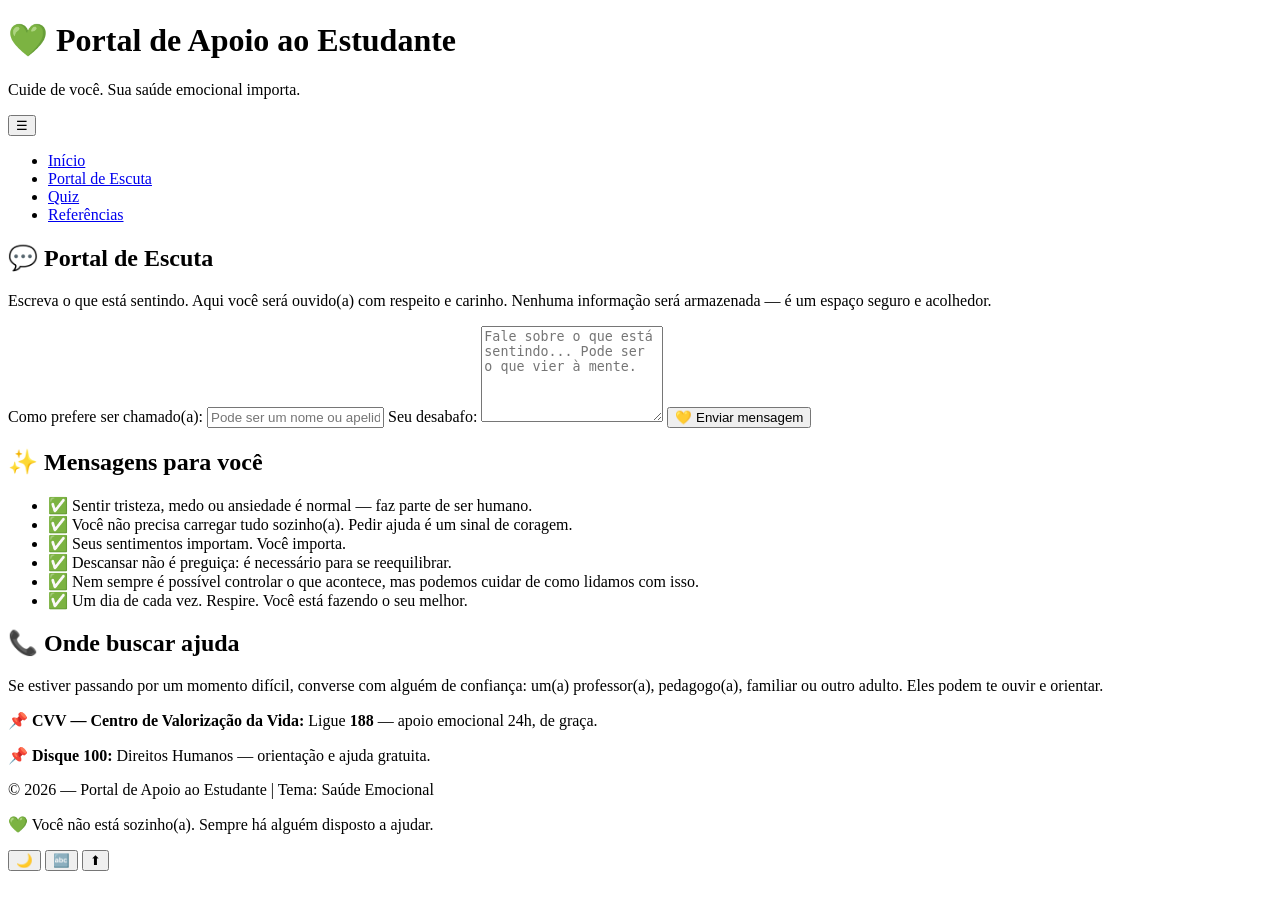
==== escuta.html @ 425e5f10 "Criar escuta.html" ====
<!DOCTYPE html>
<html lang="pt-BR">
<head>
    <meta charset="UTF-8">
    <meta name="viewport" content="width=device-width, initial-scale=1.0">
    <title>Portal de Escuta | Saúde Emocional</title>
    <link rel="stylesheet" href="css/style.css">
</head>
<body>

    <header>
        <div class="logo">
            <h1>💚 Portal de Apoio ao Estudante</h1>
            <p>Cuide de você. Sua saúde emocional importa.</p>
        </div>
        <nav class="menu-navegacao" id="menuPrincipal">
            <button class="btn-menu" id="btnMenu">☰</button>
            <ul id="listaMenu">
                <li><a href="index.html">Início</a></li>
                <li><a href="escuta.html" class="ativo">Portal de Escuta</a></li>
                <li><a href="quiz.html">Quiz</a></li>
                <li><a href="referencias.html">Referências</a></li>
            </ul>
        </nav>
    </header>

    <main>
        <section class="conteudo-bloco">
            <h2>💬 Portal de Escuta</h2>
            <p>Escreva o que está sentindo. Aqui você será ouvido(a) com respeito e carinho. Nenhuma informação será armazenada — é um espaço seguro e acolhedor.</p>

            <form id="formEscuta">
                <label for="nomeEscuta">Como prefere ser chamado(a):</label>
                <input type="text" id="nomeEscuta" placeholder="Pode ser um nome ou apelido" required>

                <label for="desabafo">Seu desabafo:</label>
                <textarea id="desabafo" rows="6" placeholder="Fale sobre o que está sentindo... Pode ser o que vier à mente." required></textarea>

                <button type="submit">💛 Enviar mensagem</button>
            </form>

            <div id="respostaEscuta" class="resposta"></div>
        </section>

        <section class="conteudo-bloco">
            <h2>✨ Mensagens para você</h2>
            <div class="caixa-destaque">
                <ul class="lista-dicas">
                    <li>✅ Sentir tristeza, medo ou ansiedade é normal — faz parte de ser humano.</li>
                    <li>✅ Você não precisa carregar tudo sozinho(a). Pedir ajuda é um sinal de coragem.</li>
                    <li>✅ Seus sentimentos importam. Você importa.</li>
                    <li>✅ Descansar não é preguiça: é necessário para se reequilibrar.</li>
                    <li>✅ Nem sempre é possível controlar o que acontece, mas podemos cuidar de como lidamos com isso.</li>
                    <li>✅ Um dia de cada vez. Respire. Você está fazendo o seu melhor.</li>
                </ul>
            </div>
        </section>

        <section class="conteudo-bloco">
            <h2>📞 Onde buscar ajuda</h2>
            <p>Se estiver passando por um momento difícil, converse com alguém de confiança: um(a) professor(a), pedagogo(a), familiar ou outro adulto. Eles podem te ouvir e orientar.</p>
            <p>📌 <strong>CVV — Centro de Valorização da Vida:</strong> Ligue <strong>188</strong> — apoio emocional 24h, de graça.</p>
            <p>📌 <strong>Disque 100:</strong> Direitos Humanos — orientação e ajuda gratuita.</p>
        </section>
    </main>

    <footer>
        <p>&copy; 2026 — Portal de Apoio ao Estudante | Tema: Saúde Emocional</p>
        <p>💚 Você não está sozinho(a). Sempre há alguém disposto a ajudar.</p>
    </footer>

    <div class="botoes-acessibilidade">
        <button id="btnModoEscuro" title="Modo Escuro">🌙</button>
        <button id="btnAumentarFonte" title="Aumentar Fonte">🔤</button>
        <button id="btnTopo" title="Voltar ao Topo">⬆</button>
    </div>

    <script src="js/script.js"></script>
</body>
</html>
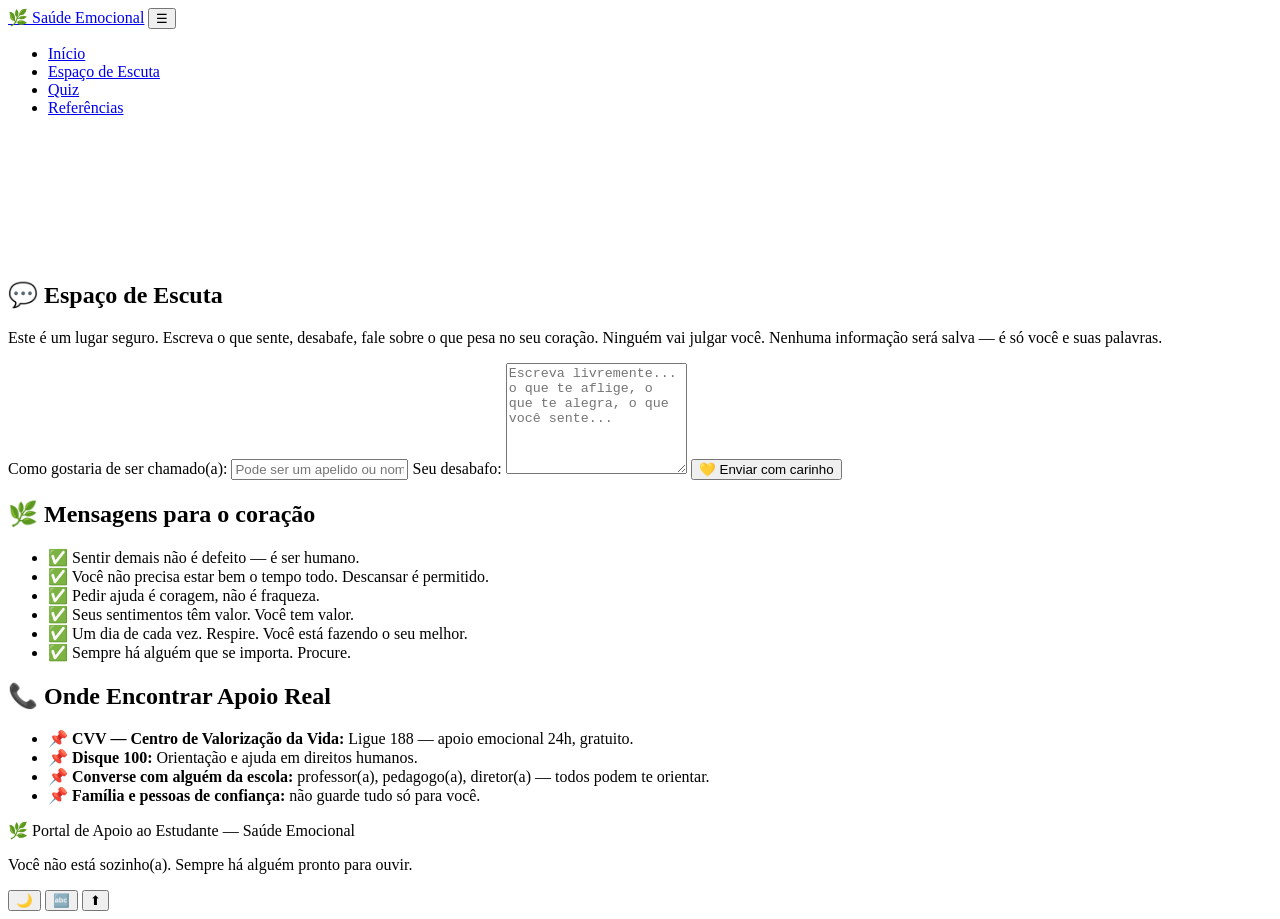
==== commit 2c4d2e62: "Atualizar o escuta.html" ====
--- a/escuta.html
+++ b/escuta.html
@@ -3,70 +3,68 @@
 <head>
     <meta charset="UTF-8">
     <meta name="viewport" content="width=device-width, initial-scale=1.0">
-    <title>Portal de Escuta | Saúde Emocional</title>
-    <link rel="stylesheet" href="css/style.css">
+    <title>Espaço de Escuta | Saúde Emocional</title>
+    <link rel="stylesheet" href="css/estilo.css">
 </head>
 <body>
 
-    <header>
-        <div class="logo">
-            <h1>💚 Portal de Apoio ao Estudante</h1>
-            <p>Cuide de você. Sua saúde emocional importa.</p>
-        </div>
-        <nav class="menu-navegacao" id="menuPrincipal">
-            <button class="btn-menu" id="btnMenu">☰</button>
-            <ul id="listaMenu">
+    <nav class="navbar">
+        <div class="nav-container">
+            <a href="index.html" class="logo">🌿 Saúde Emocional</a>
+            <button class="menu-toggle" id="menuToggle">☰</button>
+            <ul class="nav-links" id="navLinks">
                 <li><a href="index.html">Início</a></li>
-                <li><a href="escuta.html" class="ativo">Portal de Escuta</a></li>
+                <li><a href="escuta.html" class="ativo">Espaço de Escuta</a></li>
                 <li><a href="quiz.html">Quiz</a></li>
                 <li><a href="referencias.html">Referências</a></li>
             </ul>
-        </nav>
-    </header>
+        </div>
+    </nav>
 
-    <main>
-        <section class="conteudo-bloco">
-            <h2>💬 Portal de Escuta</h2>
-            <p>Escreva o que está sentindo. Aqui você será ouvido(a) com respeito e carinho. Nenhuma informação será armazenada — é um espaço seguro e acolhedor.</p>
+    <main style="padding-top: 8rem;">
+        <section class="secao">
+            <h2 class="titulo-secao">💬 Espaço de Escuta</h2>
+            <p class="texto-intro">Este é um lugar seguro. Escreva o que sente, desabafe, fale sobre o que pesa no seu coração. Ninguém vai julgar você. Nenhuma informação será salva — é só você e suas palavras.</p>
 
             <form id="formEscuta">
-                <label for="nomeEscuta">Como prefere ser chamado(a):</label>
-                <input type="text" id="nomeEscuta" placeholder="Pode ser um nome ou apelido" required>
+                <label for="nomeEscuta">Como gostaria de ser chamado(a):</label>
+                <input type="text" id="nomeEscuta" placeholder="Pode ser um apelido ou nome fictício" required>
 
                 <label for="desabafo">Seu desabafo:</label>
-                <textarea id="desabafo" rows="6" placeholder="Fale sobre o que está sentindo... Pode ser o que vier à mente." required></textarea>
+                <textarea id="desabafo" rows="7" placeholder="Escreva livremente... o que te aflige, o que te alegra, o que você sente..." required></textarea>
 
-                <button type="submit">💛 Enviar mensagem</button>
+                <button type="submit">💛 Enviar com carinho</button>
             </form>
 
             <div id="respostaEscuta" class="resposta"></div>
         </section>
 
-        <section class="conteudo-bloco">
-            <h2>✨ Mensagens para você</h2>
-            <div class="caixa-destaque">
-                <ul class="lista-dicas">
-                    <li>✅ Sentir tristeza, medo ou ansiedade é normal — faz parte de ser humano.</li>
-                    <li>✅ Você não precisa carregar tudo sozinho(a). Pedir ajuda é um sinal de coragem.</li>
-                    <li>✅ Seus sentimentos importam. Você importa.</li>
-                    <li>✅ Descansar não é preguiça: é necessário para se reequilibrar.</li>
-                    <li>✅ Nem sempre é possível controlar o que acontece, mas podemos cuidar de como lidamos com isso.</li>
-                    <li>✅ Um dia de cada vez. Respire. Você está fazendo o seu melhor.</li>
-                </ul>
-            </div>
+        <section class="secao caixa-destaque">
+            <h2 class="titulo-secao">🌿 Mensagens para o coração</h2>
+            <ul class="lista-dicas">
+                <li>✅ Sentir demais não é defeito — é ser humano.</li>
+                <li>✅ Você não precisa estar bem o tempo todo. Descansar é permitido.</li>
+                <li>✅ Pedir ajuda é coragem, não é fraqueza.</li>
+                <li>✅ Seus sentimentos têm valor. Você tem valor.</li>
+                <li>✅ Um dia de cada vez. Respire. Você está fazendo o seu melhor.</li>
+                <li>✅ Sempre há alguém que se importa. Procure.</li>
+            </ul>
         </section>
 
-        <section class="conteudo-bloco">
-            <h2>📞 Onde buscar ajuda</h2>
-            <p>Se estiver passando por um momento difícil, converse com alguém de confiança: um(a) professor(a), pedagogo(a), familiar ou outro adulto. Eles podem te ouvir e orientar.</p>
-            <p>📌 <strong>CVV — Centro de Valorização da Vida:</strong> Ligue <strong>188</strong> — apoio emocional 24h, de graça.</p>
-            <p>📌 <strong>Disque 100:</strong> Direitos Humanos — orientação e ajuda gratuita.</p>
+        <section class="secao">
+            <h2 class="titulo-secao">📞 Onde Encontrar Apoio Real</h2>
+            <ul class="lista-dicas">
+                <li>📌 <strong>CVV — Centro de Valorização da Vida:</strong> Ligue 188 — apoio emocional 24h, gratuito.</li>
+                <li>📌 <strong>Disque 100:</strong> Orientação e ajuda em direitos humanos.</li>
+                <li>📌 <strong>Converse com alguém da escola:</strong> professor(a), pedagogo(a), diretor(a) — todos podem te orientar.</li>
+                <li>📌 <strong>Família e pessoas de confiança:</strong> não guarde tudo só para você.</li>
+            </ul>
         </section>
     </main>
 
     <footer>
-        <p>&copy; 2026 — Portal de Apoio ao Estudante | Tema: Saúde Emocional</p>
-        <p>💚 Você não está sozinho(a). Sempre há alguém disposto a ajudar.</p>
+        <p>🌿 Portal de Apoio ao Estudante — Saúde Emocional</p>
+        <p>Você não está sozinho(a). Sempre há alguém pronto para ouvir.</p>
     </footer>
 
     <div class="botoes-acessibilidade">
@@ -75,6 +73,6 @@
         <button id="btnTopo" title="Voltar ao Topo">⬆</button>
     </div>
 
-    <script src="js/script.js"></script>
+    <script src="js/funcional.js"></script>
 </body>
 </html>
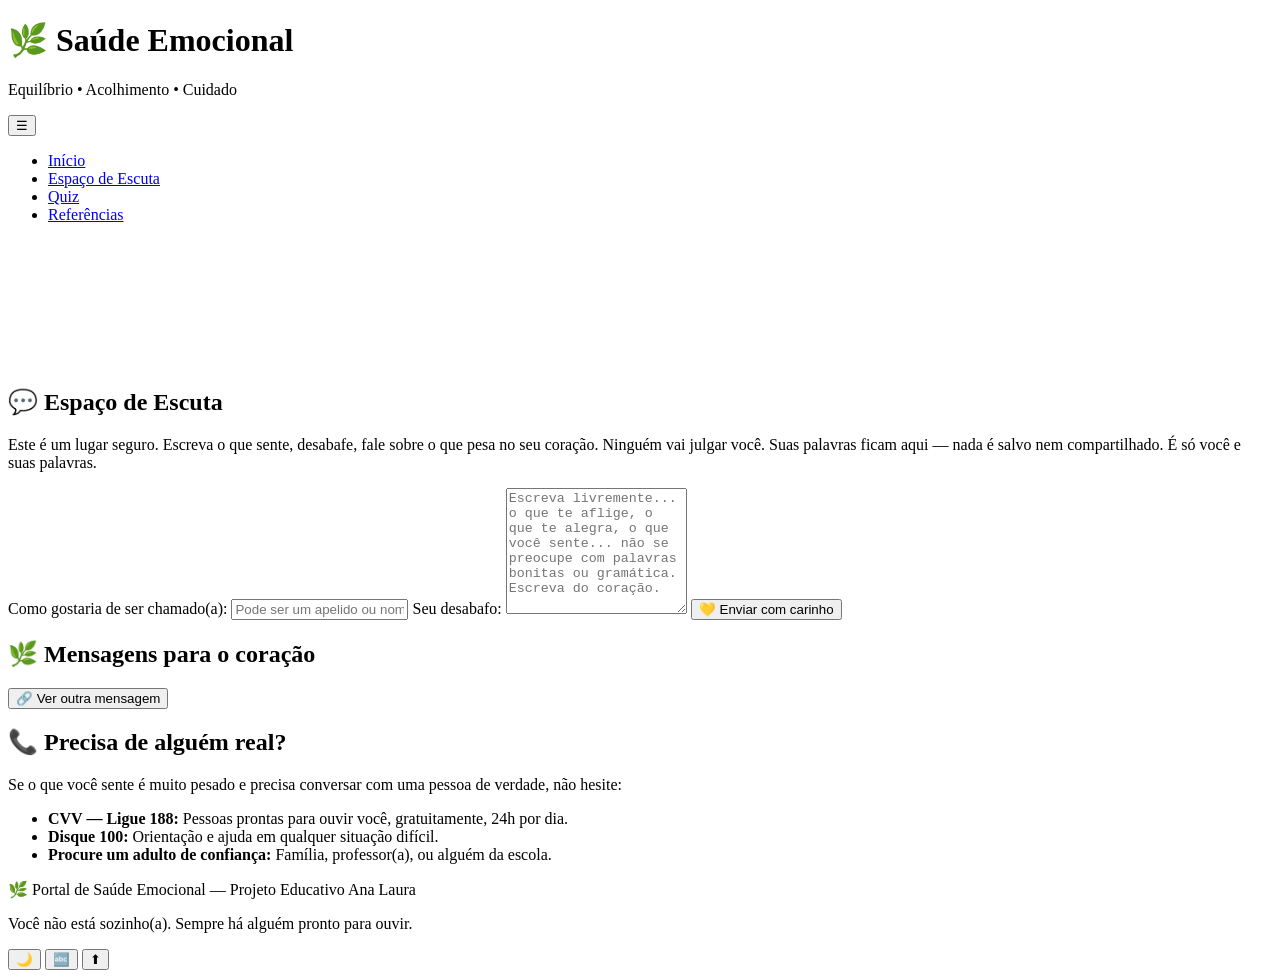
==== commit b573264a: "Atualizar o escuta.html" ====
--- a/escuta.html
+++ b/escuta.html
@@ -8,69 +8,66 @@
 </head>
 <body>
 
-    <nav class="navbar">
-        <div class="nav-container">
-            <a href="index.html" class="logo">🌿 Saúde Emocional</a>
-            <button class="menu-toggle" id="menuToggle">☰</button>
-            <ul class="nav-links" id="navLinks">
+    <header>
+        <div class="cabecalho">
+            <h1>🌿 Saúde Emocional</h1>
+            <p>Equilíbrio • Acolhimento • Cuidado</p>
+        </div>
+        <nav class="menu-navegacao">
+            <button class="botao-menu" id="botaoMenu">☰</button>
+            <ul class="lista-menu" id="listaMenu">
                 <li><a href="index.html">Início</a></li>
                 <li><a href="escuta.html" class="ativo">Espaço de Escuta</a></li>
                 <li><a href="quiz.html">Quiz</a></li>
                 <li><a href="referencias.html">Referências</a></li>
             </ul>
-        </div>
-    </nav>
+        </nav>
+    </header>
 
     <main style="padding-top: 8rem;">
         <section class="secao">
             <h2 class="titulo-secao">💬 Espaço de Escuta</h2>
-            <p class="texto-intro">Este é um lugar seguro. Escreva o que sente, desabafe, fale sobre o que pesa no seu coração. Ninguém vai julgar você. Nenhuma informação será salva — é só você e suas palavras.</p>
+            <p class="introducao">Este é um lugar seguro. Escreva o que sente, desabafe, fale sobre o que pesa no seu coração. Ninguém vai julgar você. Suas palavras ficam aqui — nada é salvo nem compartilhado. É só você e suas palavras.</p>
 
-            <form id="formEscuta">
-                <label for="nomeEscuta">Como gostaria de ser chamado(a):</label>
-                <input type="text" id="nomeEscuta" placeholder="Pode ser um apelido ou nome fictício" required>
+            <form id="formularioEscuta">
+                <label for="nomeUsuario">Como gostaria de ser chamado(a):</label>
+                <input type="text" id="nomeUsuario" placeholder="Pode ser um apelido ou nome fictício" required>
 
                 <label for="desabafo">Seu desabafo:</label>
-                <textarea id="desabafo" rows="7" placeholder="Escreva livremente... o que te aflige, o que te alegra, o que você sente..." required></textarea>
+                <textarea id="desabafo" rows="8" placeholder="Escreva livremente... o que te aflige, o que te alegra, o que você sente... não se preocupe com palavras bonitas ou gramática. Escreva do coração." required></textarea>
 
                 <button type="submit">💛 Enviar com carinho</button>
             </form>
 
-            <div id="respostaEscuta" class="resposta"></div>
+            <div id="respostaAutomatica" class="caixa-resposta"></div>
         </section>
 
         <section class="secao caixa-destaque">
             <h2 class="titulo-secao">🌿 Mensagens para o coração</h2>
-            <ul class="lista-dicas">
-                <li>✅ Sentir demais não é defeito — é ser humano.</li>
-                <li>✅ Você não precisa estar bem o tempo todo. Descansar é permitido.</li>
-                <li>✅ Pedir ajuda é coragem, não é fraqueza.</li>
-                <li>✅ Seus sentimentos têm valor. Você tem valor.</li>
-                <li>✅ Um dia de cada vez. Respire. Você está fazendo o seu melhor.</li>
-                <li>✅ Sempre há alguém que se importa. Procure.</li>
-            </ul>
+            <p id="fraseMotivacional" class="frase-motivacional"></p>
+            <button id="novaFrase" class="botao pequeno">🔗 Ver outra mensagem</button>
         </section>
 
         <section class="secao">
-            <h2 class="titulo-secao">📞 Onde Encontrar Apoio Real</h2>
-            <ul class="lista-dicas">
-                <li>📌 <strong>CVV — Centro de Valorização da Vida:</strong> Ligue 188 — apoio emocional 24h, gratuito.</li>
-                <li>📌 <strong>Disque 100:</strong> Orientação e ajuda em direitos humanos.</li>
-                <li>📌 <strong>Converse com alguém da escola:</strong> professor(a), pedagogo(a), diretor(a) — todos podem te orientar.</li>
-                <li>📌 <strong>Família e pessoas de confiança:</strong> não guarde tudo só para você.</li>
+            <h2 class="titulo-secao">📞 Precisa de alguém real?</h2>
+            <p>Se o que você sente é muito pesado e precisa conversar com uma pessoa de verdade, não hesite:</p>
+            <ul class="lista-apoio">
+                <li><strong>CVV — Ligue 188:</strong> Pessoas prontas para ouvir você, gratuitamente, 24h por dia.</li>
+                <li><strong>Disque 100:</strong> Orientação e ajuda em qualquer situação difícil.</li>
+                <li><strong>Procure um adulto de confiança:</strong> Família, professor(a), ou alguém da escola.</li>
             </ul>
         </section>
     </main>
 
     <footer>
-        <p>🌿 Portal de Apoio ao Estudante — Saúde Emocional</p>
+        <p>🌿 Portal de Saúde Emocional — Projeto Educativo Ana Laura</p>
         <p>Você não está sozinho(a). Sempre há alguém pronto para ouvir.</p>
     </footer>
 
-    <div class="botoes-acessibilidade">
-        <button id="btnModoEscuro" title="Modo Escuro">🌙</button>
-        <button id="btnAumentarFonte" title="Aumentar Fonte">🔤</button>
-        <button id="btnTopo" title="Voltar ao Topo">⬆</button>
+    <div class="botoes-flutuantes">
+        <button id="botaoModoEscuro" title="Modo Escuro">🌙</button>
+        <button id="botaoAumentarFonte" title="Aumentar Fonte">🔤</button>
+        <button id="botaoTopo" title="Voltar ao Topo">⬆</button>
     </div>
 
     <script src="js/funcional.js"></script>
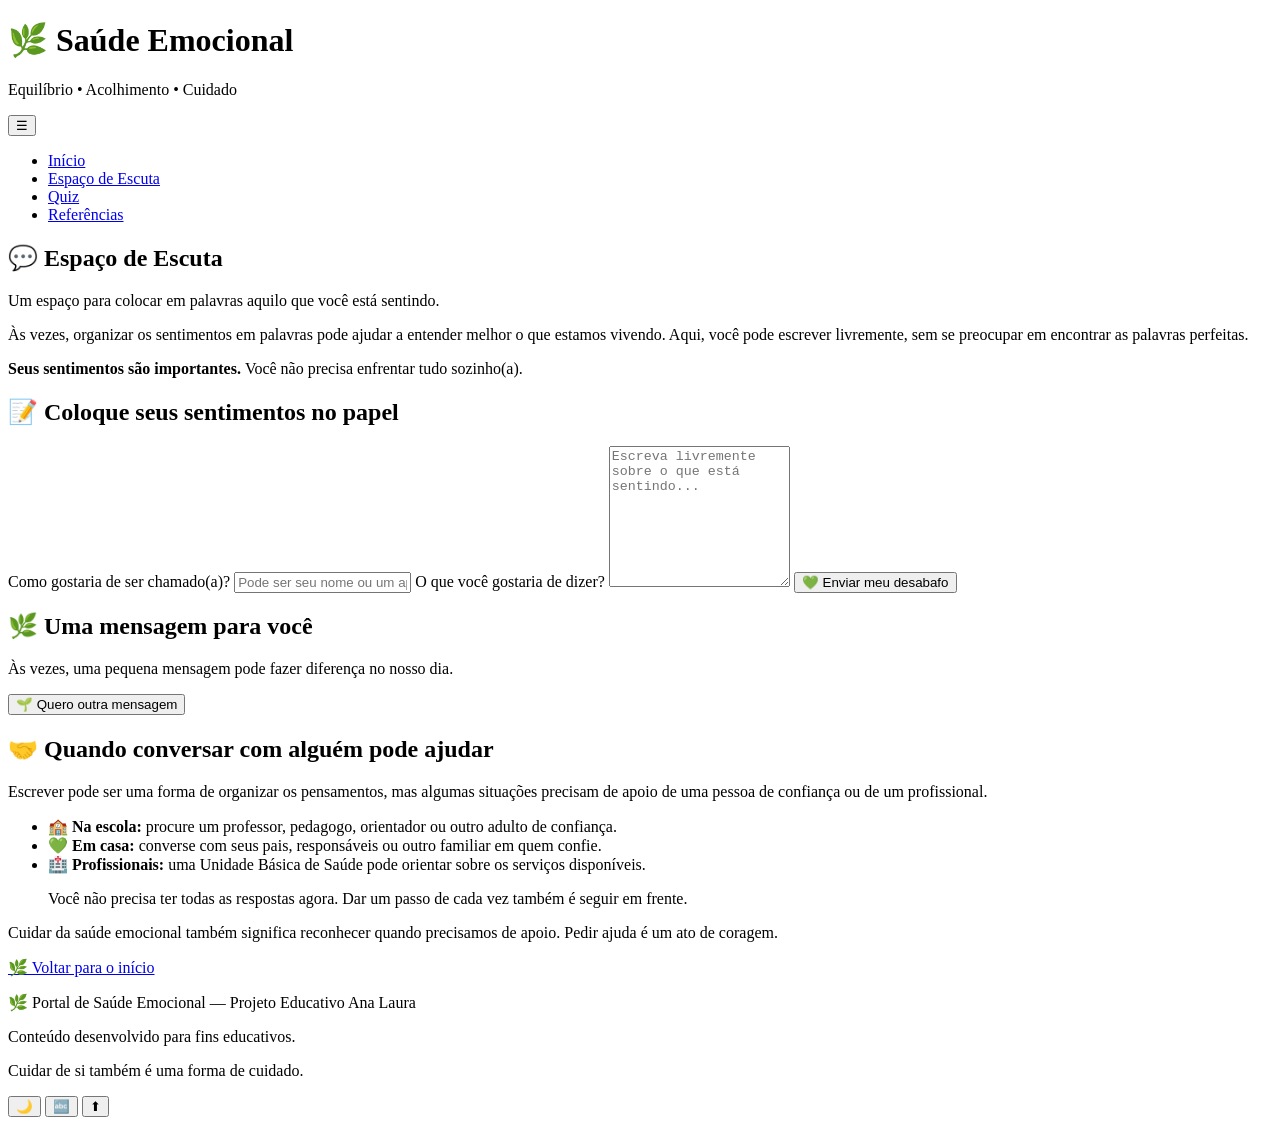
==== commit 89039f55: "Atualizar o escuta.html" ====
--- a/escuta.html
+++ b/escuta.html
@@ -1,75 +1,339 @@
 <!DOCTYPE html>
 <html lang="pt-BR">
+
 <head>
     <meta charset="UTF-8">
     <meta name="viewport" content="width=device-width, initial-scale=1.0">
+
     <title>Espaço de Escuta | Saúde Emocional</title>
+
     <link rel="stylesheet" href="css/estilo.css">
 </head>
+
 <body>
 
+    <!-- =========================
+         CABEÇALHO
+    ========================== -->
+
     <header>
+
         <div class="cabecalho">
+
             <h1>🌿 Saúde Emocional</h1>
-            <p>Equilíbrio • Acolhimento • Cuidado</p>
+
+            <p>
+                Equilíbrio • Acolhimento • Cuidado
+            </p>
+
         </div>
+
+
+        <!-- MENU -->
+
         <nav class="menu-navegacao">
-            <button class="botao-menu" id="botaoMenu">☰</button>
-            <ul class="lista-menu" id="listaMenu">
-                <li><a href="index.html">Início</a></li>
-                <li><a href="escuta.html" class="ativo">Espaço de Escuta</a></li>
-                <li><a href="quiz.html">Quiz</a></li>
-                <li><a href="referencias.html">Referências</a></li>
+
+            <button
+                class="botao-menu"
+                id="botaoMenu"
+                aria-label="Abrir menu">
+                ☰
+            </button>
+
+            <ul
+                class="lista-menu"
+                id="listaMenu">
+
+                <li>
+                    <a href="index.html">
+                        Início
+                    </a>
+                </li>
+
+                <li>
+                    <a
+                        href="escuta.html"
+                        class="ativo">
+                        Espaço de Escuta
+                    </a>
+                </li>
+
+                <li>
+                    <a href="quiz.html">
+                        Quiz
+                    </a>
+                </li>
+
+                <li>
+                    <a href="referencias.html">
+                        Referências
+                    </a>
+                </li>
+
             </ul>
+
         </nav>
+
     </header>
 
-    <main style="padding-top: 8rem;">
+
+    <!-- =========================
+         CONTEÚDO
+    ========================== -->
+
+    <main>
+
+        <!-- INTRODUÇÃO -->
+
         <section class="secao">
-            <h2 class="titulo-secao">💬 Espaço de Escuta</h2>
-            <p class="introducao">Este é um lugar seguro. Escreva o que sente, desabafe, fale sobre o que pesa no seu coração. Ninguém vai julgar você. Suas palavras ficam aqui — nada é salvo nem compartilhado. É só você e suas palavras.</p>
+
+            <div class="pagina-titulo">
+
+                <h2>
+                    💬 Espaço de Escuta
+                </h2>
+
+                <p>
+                    Um espaço para colocar em palavras aquilo
+                    que você está sentindo.
+                </p>
+
+            </div>
+
+
+            <div class="caixa-destaque">
+
+                <p>
+                    Às vezes, organizar os sentimentos em palavras
+                    pode ajudar a entender melhor o que estamos
+                    vivendo. Aqui, você pode escrever livremente,
+                    sem se preocupar em encontrar as palavras
+                    perfeitas.
+                </p>
+
+                <p>
+                    <strong>
+                        Seus sentimentos são importantes.
+                    </strong>
+                    Você não precisa enfrentar tudo sozinho(a).
+                </p>
+
+            </div>
+
+        </section>
+
+
+        <!-- FORMULÁRIO -->
+
+        <section class="secao">
+
+            <h2 class="titulo-secao">
+                📝 Coloque seus sentimentos no papel
+            </h2>
 
             <form id="formularioEscuta">
-                <label for="nomeUsuario">Como gostaria de ser chamado(a):</label>
-                <input type="text" id="nomeUsuario" placeholder="Pode ser um apelido ou nome fictício" required>
-
-                <label for="desabafo">Seu desabafo:</label>
-                <textarea id="desabafo" rows="8" placeholder="Escreva livremente... o que te aflige, o que te alegra, o que você sente... não se preocupe com palavras bonitas ou gramática. Escreva do coração." required></textarea>
-
-                <button type="submit">💛 Enviar com carinho</button>
+
+                <label for="nomeUsuario">
+                    Como gostaria de ser chamado(a)?
+                </label>
+
+                <input
+                    type="text"
+                    id="nomeUsuario"
+                    placeholder="Pode ser seu nome ou um apelido"
+                    required>
+
+
+                <label for="desabafo">
+                    O que você gostaria de dizer?
+                </label>
+
+                <textarea
+                    id="desabafo"
+                    rows="9"
+                    placeholder="Escreva livremente sobre o que está sentindo..."
+                    required></textarea>
+
+
+                <button
+                    type="submit"
+                    class="botao primario">
+
+                    💚 Enviar meu desabafo
+
+                </button>
+
             </form>
 
-            <div id="respostaAutomatica" class="caixa-resposta"></div>
-        </section>
+
+            <!-- RESPOSTA AUTOMÁTICA -->
+
+            <div
+                id="respostaAutomatica"
+                class="caixa-resposta">
+
+            </div>
+
+        </section>
+
+
+        <!-- MENSAGENS -->
 
         <section class="secao caixa-destaque">
-            <h2 class="titulo-secao">🌿 Mensagens para o coração</h2>
-            <p id="fraseMotivacional" class="frase-motivacional"></p>
-            <button id="novaFrase" class="botao pequeno">🔗 Ver outra mensagem</button>
-        </section>
-
-        <section class="secao">
-            <h2 class="titulo-secao">📞 Precisa de alguém real?</h2>
-            <p>Se o que você sente é muito pesado e precisa conversar com uma pessoa de verdade, não hesite:</p>
+
+            <h2 class="titulo-secao">
+                🌿 Uma mensagem para você
+            </h2>
+
+            <p>
+                Às vezes, uma pequena mensagem pode fazer
+                diferença no nosso dia.
+            </p>
+
+
+            <p
+                id="fraseMotivacional"
+                class="frase-motivacional">
+            </p>
+
+
+            <button
+                id="novaFrase"
+                class="botao pequeno"
+                type="button">
+
+                🌱 Quero outra mensagem
+
+            </button>
+
+        </section>
+
+
+        <!-- IMPORTANTE -->
+
+        <section class="secao apoio">
+
+            <h2 class="titulo-secao">
+                🤝 Quando conversar com alguém pode ajudar
+            </h2>
+
+            <p>
+                Escrever pode ser uma forma de organizar os
+                pensamentos, mas algumas situações precisam
+                de apoio de uma pessoa de confiança ou de um
+                profissional.
+            </p>
+
             <ul class="lista-apoio">
-                <li><strong>CVV — Ligue 188:</strong> Pessoas prontas para ouvir você, gratuitamente, 24h por dia.</li>
-                <li><strong>Disque 100:</strong> Orientação e ajuda em qualquer situação difícil.</li>
-                <li><strong>Procure um adulto de confiança:</strong> Família, professor(a), ou alguém da escola.</li>
+
+                <li>
+                    <strong>🏫 Na escola:</strong>
+                    procure um professor, pedagogo,
+                    orientador ou outro adulto de confiança.
+                </li>
+
+                <li>
+                    <strong>💚 Em casa:</strong>
+                    converse com seus pais, responsáveis
+                    ou outro familiar em quem confie.
+                </li>
+
+                <li>
+                    <strong>🏥 Profissionais:</strong>
+                    uma Unidade Básica de Saúde pode orientar
+                    sobre os serviços disponíveis.
+                </li>
+
             </ul>
-        </section>
+
+        </section>
+
+
+        <!-- ENCERRAMENTO -->
+
+        <section class="secao encerramento">
+
+            <blockquote>
+                Você não precisa ter todas as respostas agora.
+                Dar um passo de cada vez também é seguir em frente.
+            </blockquote>
+
+            <p>
+                Cuidar da saúde emocional também significa
+                reconhecer quando precisamos de apoio.
+                Pedir ajuda é um ato de coragem.
+            </p>
+
+
+            <a
+                href="index.html"
+                class="botao grande">
+
+                🌿 Voltar para o início
+
+            </a>
+
+        </section>
+
     </main>
 
+
+    <!-- =========================
+         RODAPÉ
+    ========================== -->
+
     <footer>
-        <p>🌿 Portal de Saúde Emocional — Projeto Educativo Ana Laura</p>
-        <p>Você não está sozinho(a). Sempre há alguém pronto para ouvir.</p>
+
+        <p>
+            🌿 Portal de Saúde Emocional —
+            Projeto Educativo Ana Laura
+        </p>
+
+        <p>
+            Conteúdo desenvolvido para fins educativos.
+        </p>
+
+        <p>
+            Cuidar de si também é uma forma de cuidado.
+        </p>
+
     </footer>
 
+
+    <!-- =========================
+         BOTÕES FLUTUANTES
+    ========================== -->
+
     <div class="botoes-flutuantes">
-        <button id="botaoModoEscuro" title="Modo Escuro">🌙</button>
-        <button id="botaoAumentarFonte" title="Aumentar Fonte">🔤</button>
-        <button id="botaoTopo" title="Voltar ao Topo">⬆</button>
+
+        <button
+            id="botaoModoEscuro"
+            title="Ativar modo escuro"
+            aria-label="Ativar modo escuro">
+            🌙
+        </button>
+
+        <button
+            id="botaoAumentarFonte"
+            title="Aumentar fonte"
+            aria-label="Aumentar fonte">
+            🔤
+        </button>
+
+        <button
+            id="botaoTopo"
+            title="Voltar ao topo"
+            aria-label="Voltar ao topo">
+            ⬆
+        </button>
+
     </div>
 
+
+    <!-- JAVASCRIPT -->
+
     <script src="js/funcional.js"></script>
+
 </body>
-</html>
+
+</html>
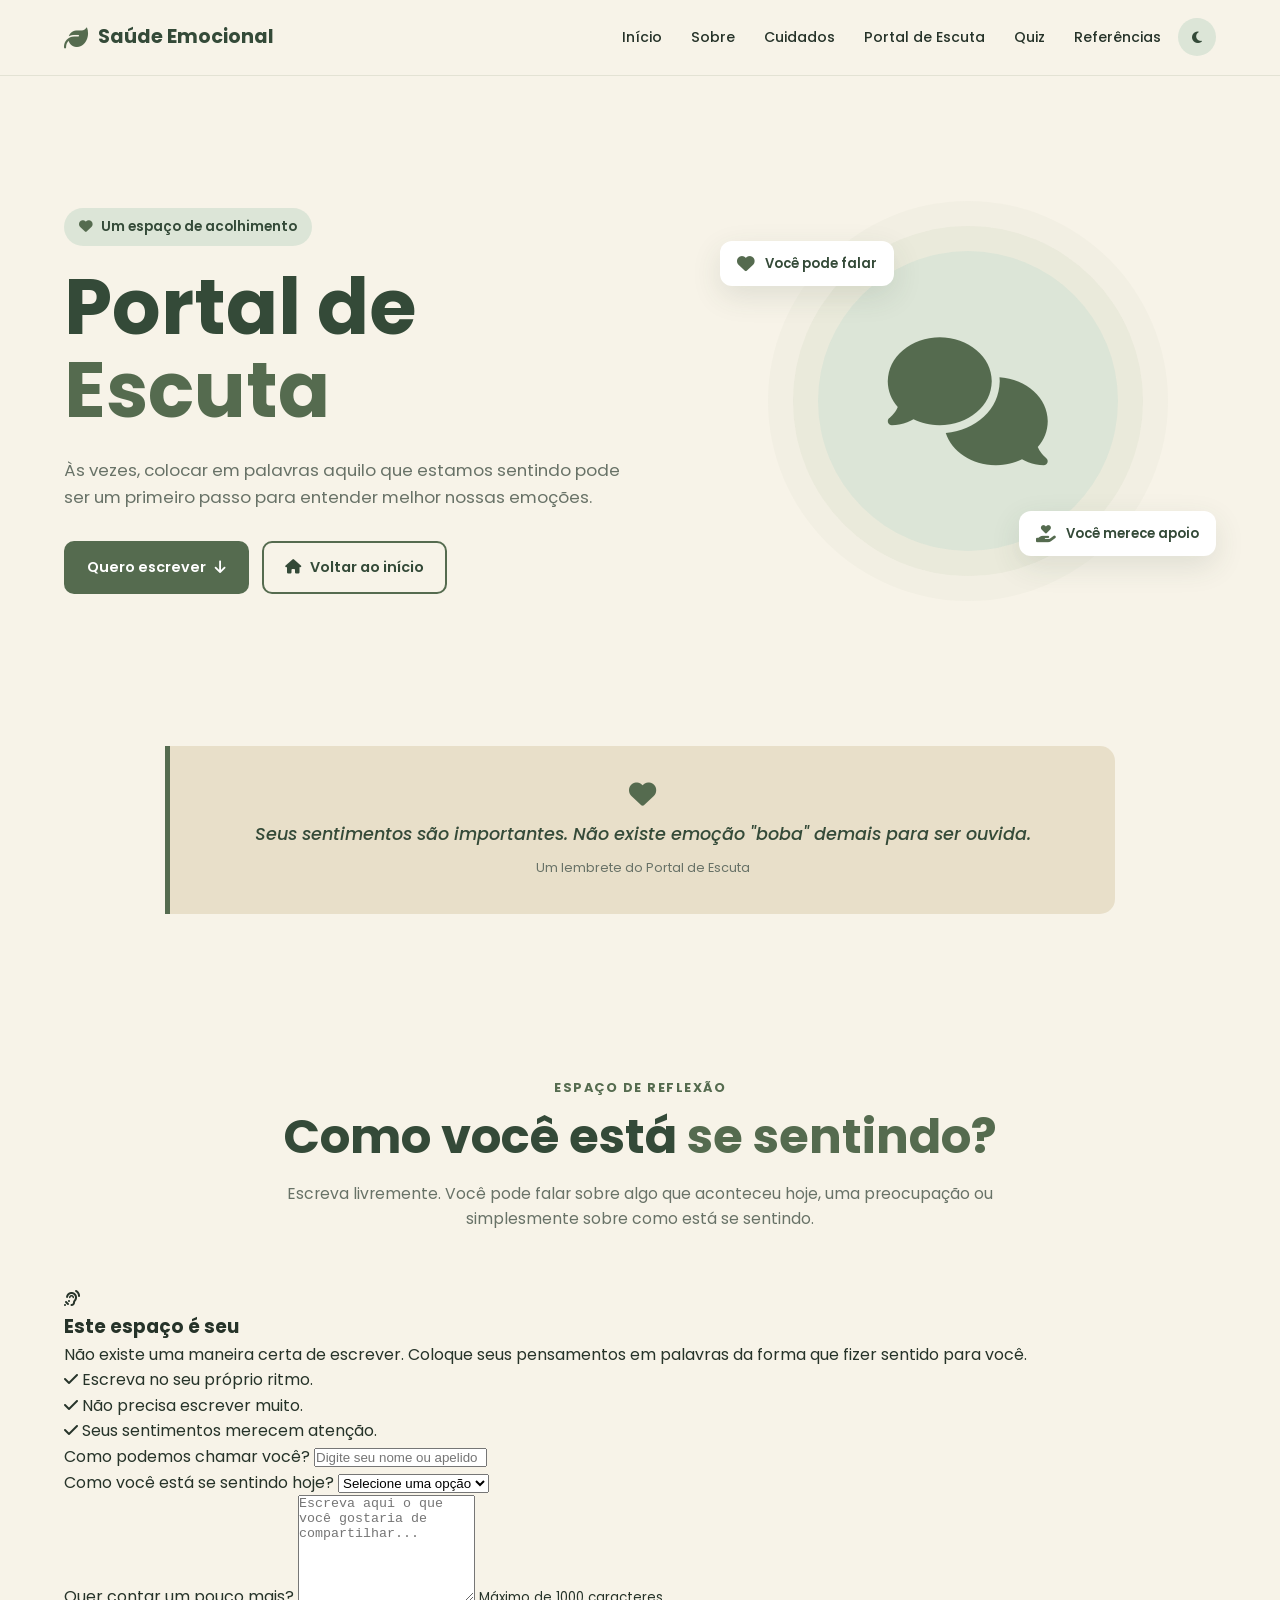
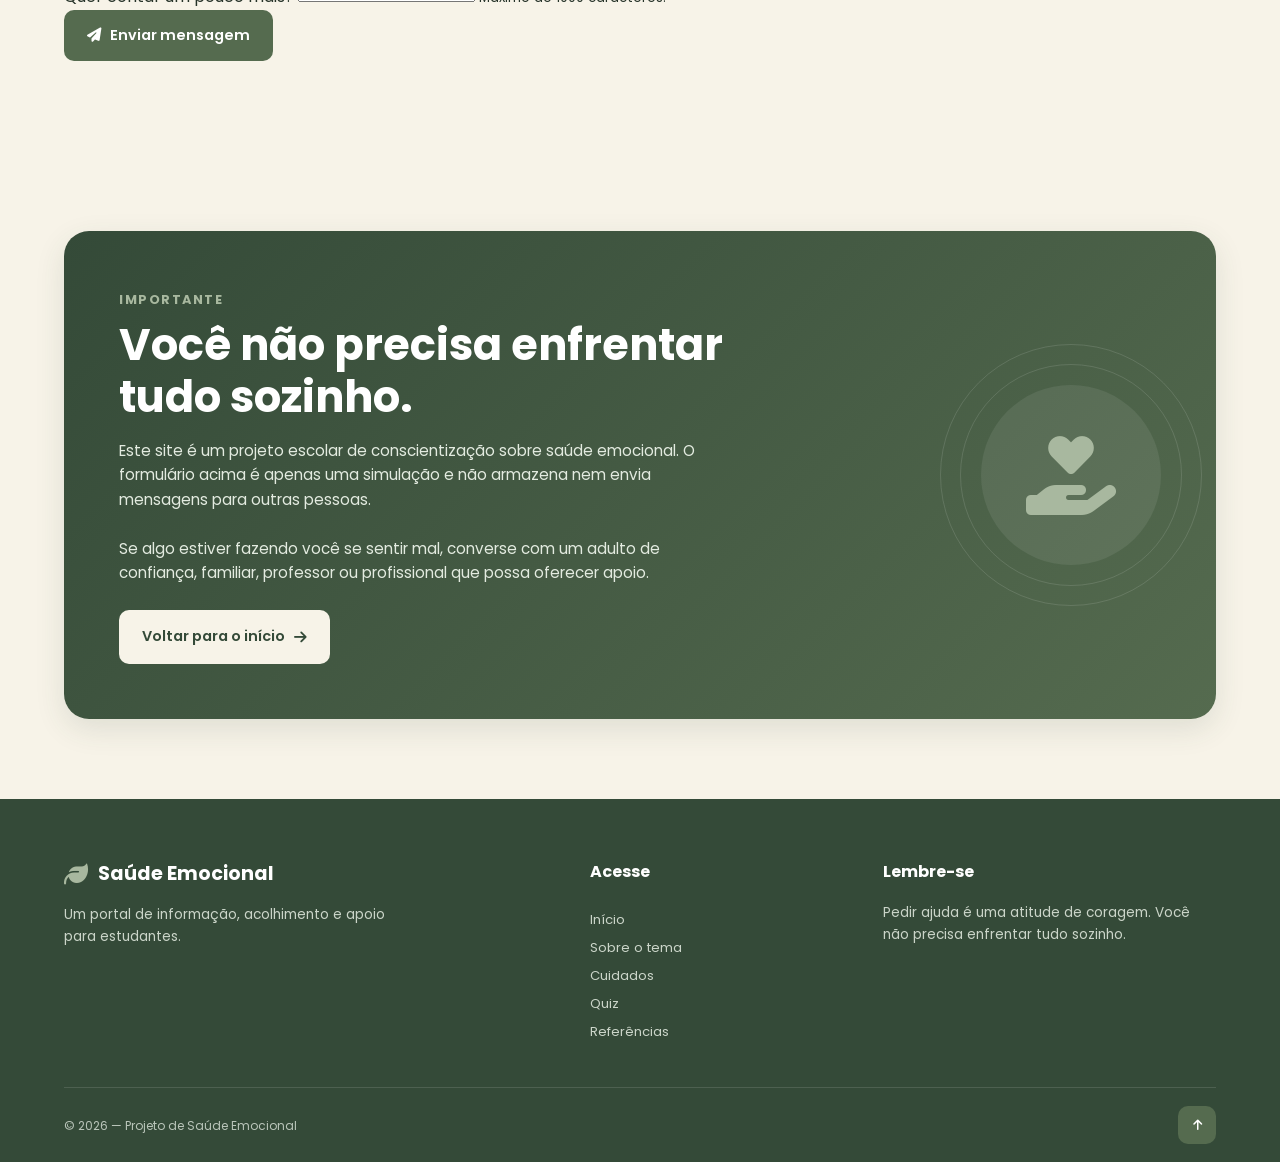
==== commit d39202b1: "Atualizar o escuta.html" ====
--- a/escuta.html
+++ b/escuta.html
@@ -2,47 +2,66 @@
 <html lang="pt-BR">
 
 <head>
+
     <meta charset="UTF-8">
+
     <meta name="viewport" content="width=device-width, initial-scale=1.0">
 
-    <title>Espaço de Escuta | Saúde Emocional</title>
-
-    <link rel="stylesheet" href="css/estilo.css">
+    <meta name="description"
+        content="Portal de Escuta - um espaço de acolhimento e reflexão sobre saúde emocional.">
+
+    <title>Portal de Escuta | Saúde Emocional</title>
+
+    <!-- Fonte -->
+    <link rel="preconnect" href="https://fonts.googleapis.com">
+    <link rel="preconnect" href="https://fonts.gstatic.com" crossorigin>
+
+    <link
+        href="https://fonts.googleapis.com/css2?family=Poppins:wght@300;400;500;600;700&display=swap"
+        rel="stylesheet">
+
+    <!-- Ícones -->
+    <link
+        rel="stylesheet"
+        href="https://cdnjs.cloudflare.com/ajax/libs/font-awesome/6.5.2/css/all.min.css">
+
+    <!-- CSS principal -->
+    <link rel="stylesheet" href="style.css">
+
 </head>
 
+
 <body>
 
-    <!-- =========================
-         CABEÇALHO
-    ========================== -->
-
-    <header>
-
-        <div class="cabecalho">
-
-            <h1>🌿 Saúde Emocional</h1>
-
-            <p>
-                Equilíbrio • Acolhimento • Cuidado
-            </p>
-
-        </div>
-
-
-        <!-- MENU -->
-
-        <nav class="menu-navegacao">
+
+    <!-- ==================== CABEÇALHO ==================== -->
+
+    <header class="header">
+
+        <nav class="navbar">
+
+            <a href="index.html" class="logo">
+
+                <i class="fa-solid fa-leaf"></i>
+
+                <span>
+                    Saúde Emocional
+                </span>
+
+            </a>
+
 
             <button
-                class="botao-menu"
-                id="botaoMenu"
+                class="menu-toggle"
+                id="menu-toggle"
                 aria-label="Abrir menu">
-                ☰
+
+                <i class="fa-solid fa-bars"></i>
+
             </button>
 
-            <ul
-                class="lista-menu"
-                id="listaMenu">
+
+            <ul class="nav-menu" id="nav-menu">
 
                 <li>
                     <a href="index.html">
@@ -51,10 +70,20 @@
                 </li>
 
                 <li>
-                    <a
-                        href="escuta.html"
-                        class="ativo">
-                        Espaço de Escuta
+                    <a href="index.html#sobre">
+                        Sobre
+                    </a>
+                </li>
+
+                <li>
+                    <a href="index.html#cuidados">
+                        Cuidados
+                    </a>
+                </li>
+
+                <li>
+                    <a href="escuta.html">
+                        Portal de Escuta
                     </a>
                 </li>
 
@@ -70,6 +99,19 @@
                     </a>
                 </li>
 
+                <li>
+
+                    <button
+                        class="theme-toggle"
+                        id="theme-toggle"
+                        aria-label="Ativar modo escuro">
+
+                        <i class="fa-solid fa-moon"></i>
+
+                    </button>
+
+                </li>
+
             </ul>
 
         </nav>
@@ -77,262 +119,614 @@
     </header>
 
 
-    <!-- =========================
-         CONTEÚDO
-    ========================== -->
 
     <main>
 
-        <!-- INTRODUÇÃO -->
-
-        <section class="secao">
-
-            <div class="pagina-titulo">
+
+        <!-- ==================== TÍTULO ==================== -->
+
+        <section class="hero">
+
+            <div class="hero-content">
+
+                <span class="hero-tag">
+
+                    <i class="fa-solid fa-heart"></i>
+
+                    Um espaço de acolhimento
+
+                </span>
+
+
+                <h1>
+
+                    Portal de
+                    <span>Escuta</span>
+
+                </h1>
+
+
+                <p>
+
+                    Às vezes, colocar em palavras aquilo que estamos
+                    sentindo pode ser um primeiro passo para entender
+                    melhor nossas emoções.
+
+                </p>
+
+
+                <div class="hero-buttons">
+
+                    <a
+                        href="#formulario"
+                        class="btn btn-primary">
+
+                        Quero escrever
+
+                        <i class="fa-solid fa-arrow-down"></i>
+
+                    </a>
+
+
+                    <a
+                        href="index.html"
+                        class="btn btn-secondary">
+
+                        <i class="fa-solid fa-house"></i>
+
+                        Voltar ao início
+
+                    </a>
+
+                </div>
+
+            </div>
+
+
+            <div class="hero-illustration" aria-hidden="true">
+
+                <div class="illustration-circle">
+
+                    <i class="fa-solid fa-comments"></i>
+
+                </div>
+
+
+                <div class="floating-card card-one">
+
+                    <i class="fa-solid fa-heart"></i>
+
+                    <span>
+                        Você pode falar
+                    </span>
+
+                </div>
+
+
+                <div class="floating-card card-two">
+
+                    <i class="fa-solid fa-hand-holding-heart"></i>
+
+                    <span>
+                        Você merece apoio
+                    </span>
+
+                </div>
+
+            </div>
+
+        </section>
+
+
+
+        <!-- ==================== MENSAGEM ==================== -->
+
+        <section class="quote-section">
+
+            <div class="quote-box">
+
+                <i class="fa-solid fa-heart"></i>
+
+                <p>
+
+                    Seus sentimentos são importantes.
+                    Não existe emoção "boba" demais para ser ouvida.
+
+                </p>
+
+                <span>
+                    Um lembrete do Portal de Escuta
+                </span>
+
+            </div>
+
+        </section>
+
+
+
+        <!-- ==================== FORMULÁRIO ==================== -->
+
+        <section
+            class="section"
+            id="formulario">
+
+            <div class="section-heading">
+
+                <span class="section-tag">
+                    Espaço de reflexão
+                </span>
+
 
                 <h2>
-                    💬 Espaço de Escuta
+
+                    Como você está
+                    <span>se sentindo?</span>
+
                 </h2>
 
+
                 <p>
-                    Um espaço para colocar em palavras aquilo
-                    que você está sentindo.
+
+                    Escreva livremente. Você pode falar sobre algo
+                    que aconteceu hoje, uma preocupação ou simplesmente
+                    sobre como está se sentindo.
+
                 </p>
 
             </div>
 
 
-            <div class="caixa-destaque">
+
+            <div class="escuta-container">
+
+
+                <!-- CARTÃO DE INFORMAÇÃO -->
+
+                <div class="escuta-info">
+
+                    <div class="escuta-info-icon">
+
+                        <i class="fa-solid fa-ear-listen"></i>
+
+                    </div>
+
+
+                    <h3>
+                        Este espaço é seu
+                    </h3>
+
+
+                    <p>
+
+                        Não existe uma maneira certa de escrever.
+                        Coloque seus pensamentos em palavras da
+                        forma que fizer sentido para você.
+
+                    </p>
+
+
+                    <div class="escuta-tips">
+
+                        <div>
+
+                            <i class="fa-solid fa-check"></i>
+
+                            <span>
+                                Escreva no seu próprio ritmo.
+                            </span>
+
+                        </div>
+
+
+                        <div>
+
+                            <i class="fa-solid fa-check"></i>
+
+                            <span>
+                                Não precisa escrever muito.
+                            </span>
+
+                        </div>
+
+
+                        <div>
+
+                            <i class="fa-solid fa-check"></i>
+
+                            <span>
+                                Seus sentimentos merecem atenção.
+                            </span>
+
+                        </div>
+
+                    </div>
+
+                </div>
+
+
+
+                <!-- FORMULÁRIO -->
+
+                <div class="escuta-form-card">
+
+                    <form id="escuta-form">
+
+
+                        <div class="form-group">
+
+                            <label for="nome">
+                                Como podemos chamar você?
+                            </label>
+
+                            <input
+                                type="text"
+                                id="nome"
+                                name="nome"
+                                placeholder="Digite seu nome ou apelido"
+                                maxlength="50">
+
+                        </div>
+
+
+
+                        <div class="form-group">
+
+                            <label for="sentimento">
+
+                                Como você está se sentindo hoje?
+
+                            </label>
+
+                            <select
+                                id="sentimento"
+                                name="sentimento">
+
+                                <option value="">
+                                    Selecione uma opção
+                                </option>
+
+                                <option value="feliz">
+                                    😊 Feliz
+                                </option>
+
+                                <option value="tranquilo">
+                                    🌿 Tranquilo(a)
+                                </option>
+
+                                <option value="ansioso">
+                                    😟 Preocupado(a)
+                                </option>
+
+                                <option value="triste">
+                                    💙 Triste
+                                </option>
+
+                                <option value="cansado">
+                                    😴 Cansado(a)
+                                </option>
+
+                                <option value="confuso">
+                                    🤔 Confuso(a)
+                                </option>
+
+                                <option value="outro">
+                                    💭 Outro sentimento
+                                </option>
+
+                            </select>
+
+                        </div>
+
+
+
+                        <div class="form-group">
+
+                            <label for="mensagem">
+
+                                Quer contar um pouco mais?
+
+                            </label>
+
+                            <textarea
+                                id="mensagem"
+                                name="mensagem"
+                                rows="7"
+                                maxlength="1000"
+                                placeholder="Escreva aqui o que você gostaria de compartilhar..."></textarea>
+
+                            <small>
+                                Máximo de 1000 caracteres.
+                            </small>
+
+                        </div>
+
+
+
+                        <button
+                            type="submit"
+                            class="btn btn-primary form-button">
+
+                            <i class="fa-solid fa-paper-plane"></i>
+
+                            Enviar mensagem
+
+                        </button>
+
+
+                    </form>
+
+
+
+                    <!-- MENSAGEM APÓS ENVIO -->
+
+                    <div
+                        id="mensagem-sucesso"
+                        class="mensagem-sucesso"
+                        style="display: none;">
+
+                        <div class="success-icon">
+
+                            <i class="fa-solid fa-heart"></i>
+
+                        </div>
+
+
+                        <h3>
+                            Obrigada por compartilhar. 💚
+                        </h3>
+
+
+                        <p>
+
+                            Seus sentimentos são importantes.
+                            Lembre-se de procurar alguém de confiança
+                            para conversar quando precisar.
+
+                        </p>
+
+
+                        <button
+                            type="button"
+                            class="btn btn-secondary"
+                            id="nova-mensagem">
+
+                            Escrever novamente
+
+                        </button>
+
+                    </div>
+
+                </div>
+
+            </div>
+
+        </section>
+
+
+
+        <!-- ==================== AVISO ==================== -->
+
+        <section class="support-section">
+
+            <div class="support-content">
+
+                <span class="section-tag">
+                    Importante
+                </span>
+
+
+                <h2>
+                    Você não precisa enfrentar tudo sozinho.
+                </h2>
+
 
                 <p>
-                    Às vezes, organizar os sentimentos em palavras
-                    pode ajudar a entender melhor o que estamos
-                    vivendo. Aqui, você pode escrever livremente,
-                    sem se preocupar em encontrar as palavras
-                    perfeitas.
+
+                    Este site é um projeto escolar de conscientização
+                    sobre saúde emocional. O formulário acima é apenas
+                    uma simulação e não armazena nem envia mensagens
+                    para outras pessoas.
+
                 </p>
 
+
                 <p>
-                    <strong>
-                        Seus sentimentos são importantes.
-                    </strong>
-                    Você não precisa enfrentar tudo sozinho(a).
+
+                    Se algo estiver fazendo você se sentir mal,
+                    converse com um adulto de confiança, familiar,
+                    professor ou profissional que possa oferecer apoio.
+
                 </p>
 
+
+                <a
+                    href="index.html"
+                    class="btn btn-light">
+
+                    Voltar para o início
+
+                    <i class="fa-solid fa-arrow-right"></i>
+
+                </a>
+
+            </div>
+
+
+            <div
+                class="support-icon"
+                aria-hidden="true">
+
+                <i class="fa-solid fa-hand-holding-heart"></i>
+
             </div>
 
         </section>
 
 
-        <!-- FORMULÁRIO -->
-
-        <section class="secao">
-
-            <h2 class="titulo-secao">
-                📝 Coloque seus sentimentos no papel
-            </h2>
-
-            <form id="formularioEscuta">
-
-                <label for="nomeUsuario">
-                    Como gostaria de ser chamado(a)?
-                </label>
-
-                <input
-                    type="text"
-                    id="nomeUsuario"
-                    placeholder="Pode ser seu nome ou um apelido"
-                    required>
-
-
-                <label for="desabafo">
-                    O que você gostaria de dizer?
-                </label>
-
-                <textarea
-                    id="desabafo"
-                    rows="9"
-                    placeholder="Escreva livremente sobre o que está sentindo..."
-                    required></textarea>
-
-
-                <button
-                    type="submit"
-                    class="botao primario">
-
-                    💚 Enviar meu desabafo
-
-                </button>
-
-            </form>
-
-
-            <!-- RESPOSTA AUTOMÁTICA -->
-
-            <div
-                id="respostaAutomatica"
-                class="caixa-resposta">
-
-            </div>
-
-        </section>
-
-
-        <!-- MENSAGENS -->
-
-        <section class="secao caixa-destaque">
-
-            <h2 class="titulo-secao">
-                🌿 Uma mensagem para você
-            </h2>
+    </main>
+
+
+
+    <!-- ==================== RODAPÉ ==================== -->
+
+    <footer class="footer">
+
+        <div class="footer-content">
+
+
+            <div class="footer-brand">
+
+                <a
+                    href="index.html"
+                    class="logo">
+
+                    <i class="fa-solid fa-leaf"></i>
+
+                    <span>
+                        Saúde Emocional
+                    </span>
+
+                </a>
+
+
+                <p>
+
+                    Um portal de informação, acolhimento
+                    e apoio para estudantes.
+
+                </p>
+
+            </div>
+
+
+
+            <div class="footer-links">
+
+                <h3>
+                    Acesse
+                </h3>
+
+
+                <a href="index.html">
+                    Início
+                </a>
+
+
+                <a href="index.html#sobre">
+                    Sobre o tema
+                </a>
+
+
+                <a href="index.html#cuidados">
+                    Cuidados
+                </a>
+
+
+                <a href="quiz.html">
+                    Quiz
+                </a>
+
+
+                <a href="referencias.html">
+                    Referências
+                </a>
+
+            </div>
+
+
+
+            <div class="footer-help">
+
+                <h3>
+                    Lembre-se
+                </h3>
+
+
+                <p>
+
+                    Pedir ajuda é uma atitude de coragem.
+                    Você não precisa enfrentar tudo sozinho.
+
+                </p>
+
+            </div>
+
+        </div>
+
+
+
+        <div class="footer-bottom">
 
             <p>
-                Às vezes, uma pequena mensagem pode fazer
-                diferença no nosso dia.
+                © 2026 — Projeto de Saúde Emocional
             </p>
 
 
-            <p
-                id="fraseMotivacional"
-                class="frase-motivacional">
-            </p>
-
-
-            <button
-                id="novaFrase"
-                class="botao pequeno"
-                type="button">
-
-                🌱 Quero outra mensagem
-
-            </button>
-
-        </section>
-
-
-        <!-- IMPORTANTE -->
-
-        <section class="secao apoio">
-
-            <h2 class="titulo-secao">
-                🤝 Quando conversar com alguém pode ajudar
-            </h2>
-
-            <p>
-                Escrever pode ser uma forma de organizar os
-                pensamentos, mas algumas situações precisam
-                de apoio de uma pessoa de confiança ou de um
-                profissional.
-            </p>
-
-            <ul class="lista-apoio">
-
-                <li>
-                    <strong>🏫 Na escola:</strong>
-                    procure um professor, pedagogo,
-                    orientador ou outro adulto de confiança.
-                </li>
-
-                <li>
-                    <strong>💚 Em casa:</strong>
-                    converse com seus pais, responsáveis
-                    ou outro familiar em quem confie.
-                </li>
-
-                <li>
-                    <strong>🏥 Profissionais:</strong>
-                    uma Unidade Básica de Saúde pode orientar
-                    sobre os serviços disponíveis.
-                </li>
-
-            </ul>
-
-        </section>
-
-
-        <!-- ENCERRAMENTO -->
-
-        <section class="secao encerramento">
-
-            <blockquote>
-                Você não precisa ter todas as respostas agora.
-                Dar um passo de cada vez também é seguir em frente.
-            </blockquote>
-
-            <p>
-                Cuidar da saúde emocional também significa
-                reconhecer quando precisamos de apoio.
-                Pedir ajuda é um ato de coragem.
-            </p>
-
-
             <a
-                href="index.html"
-                class="botao grande">
-
-                🌿 Voltar para o início
+                href="#"
+                class="back-to-top"
+                aria-label="Voltar ao topo">
+
+                <i class="fa-solid fa-arrow-up"></i>
 
             </a>
 
-        </section>
-
-    </main>
-
-
-    <!-- =========================
-         RODAPÉ
-    ========================== -->
-
-    <footer>
-
-        <p>
-            🌿 Portal de Saúde Emocional —
-            Projeto Educativo Ana Laura
-        </p>
-
-        <p>
-            Conteúdo desenvolvido para fins educativos.
-        </p>
-
-        <p>
-            Cuidar de si também é uma forma de cuidado.
-        </p>
+        </div>
 
     </footer>
 
 
-    <!-- =========================
-         BOTÕES FLUTUANTES
-    ========================== -->
-
-    <div class="botoes-flutuantes">
-
-        <button
-            id="botaoModoEscuro"
-            title="Ativar modo escuro"
-            aria-label="Ativar modo escuro">
-            🌙
-        </button>
-
-        <button
-            id="botaoAumentarFonte"
-            title="Aumentar fonte"
-            aria-label="Aumentar fonte">
-            🔤
-        </button>
-
-        <button
-            id="botaoTopo"
-            title="Voltar ao topo"
-            aria-label="Voltar ao topo">
-            ⬆
-        </button>
-
-    </div>
-
-
-    <!-- JAVASCRIPT -->
-
-    <script src="js/funcional.js"></script>
+
+    <!-- JavaScript -->
+
+    <script src="script.js"></script>
+
+
+    <!-- JavaScript específico do formulário -->
+
+    <script>
+
+        const formulario =
+            document.getElementById("escuta-form");
+
+        const mensagemSucesso =
+            document.getElementById("mensagem-sucesso");
+
+        const novaMensagem =
+            document.getElementById("nova-mensagem");
+
+
+        if (formulario) {
+
+            formulario.addEventListener("submit", function(event) {
+
+                event.preventDefault();
+
+                formulario.style.display = "none";
+
+                mensagemSucesso.style.display = "block";
+
+            });
+
+        }
+
+
+        if (novaMensagem) {
+
+            novaMensagem.addEventListener("click", function() {
+
+                formulario.reset();
+
+                formulario.style.display = "block";
+
+                mensagemSucesso.style.display = "none";
+
+            });
+
+        }
+
+    </script>
+
 
 </body>
 
--- a/style.css
+++ b/style.css
@@ -0,0 +1,1749 @@
+/* =====================================================
+   SAÚDE EMOCIONAL
+   STYLE.CSS — PARTE 1/3
+   ===================================================== */
+
+
+/* ==================== RESET ==================== */
+
+* {
+    margin: 0;
+    padding: 0;
+    box-sizing: border-box;
+}
+
+html {
+    scroll-behavior: smooth;
+}
+
+body {
+    font-family: "Poppins", sans-serif;
+    background: #f7f3e8;
+    color: #263329;
+    line-height: 1.6;
+    overflow-x: hidden;
+}
+
+a {
+    text-decoration: none;
+    color: inherit;
+}
+
+button {
+    font-family: inherit;
+}
+
+img {
+    max-width: 100%;
+    display: block;
+}
+
+
+/* ==================== VARIÁVEIS ==================== */
+
+:root {
+
+    --verde-musgo: #556b4f;
+    --verde-escuro: #344a38;
+    --verde-profundo: #263b2b;
+
+    --verde-claro: #a8b89f;
+    --verde-suave: #dce5d7;
+
+    --bege: #e8dfc9;
+    --creme: #f7f3e8;
+    --branco: #ffffff;
+
+    --texto: #263329;
+    --texto-suave: #687267;
+
+    --sombra: 0 10px 30px rgba(52, 74, 56, 0.12);
+
+    --transicao: 0.3s ease;
+}
+
+
+/* ==================== MODO ESCURO ==================== */
+
+body.dark-mode {
+
+    --creme: #1d251f;
+    --branco: #263129;
+
+    --texto: #edf2eb;
+    --texto-suave: #b9c4b9;
+
+    --bege: #303b32;
+    --verde-suave: #344536;
+
+    background: #1d251f;
+    color: #edf2eb;
+}
+
+
+/* ==================== CABEÇALHO ==================== */
+
+.header {
+    width: 100%;
+    background: rgba(247, 243, 232, 0.95);
+    position: sticky;
+    top: 0;
+    z-index: 1000;
+    border-bottom: 1px solid rgba(85, 107, 79, 0.12);
+    backdrop-filter: blur(10px);
+}
+
+.dark-mode .header {
+    background: rgba(29, 37, 31, 0.95);
+}
+
+
+.navbar {
+    width: 90%;
+    max-width: 1200px;
+    min-height: 75px;
+    margin: auto;
+
+    display: flex;
+    align-items: center;
+    justify-content: space-between;
+    gap: 25px;
+}
+
+
+/* ==================== LOGO ==================== */
+
+.logo {
+    display: flex;
+    align-items: center;
+    gap: 10px;
+
+    color: var(--verde-escuro);
+    font-size: 1.2rem;
+    font-weight: 700;
+
+    transition: var(--transicao);
+}
+
+.logo i {
+    font-size: 1.5rem;
+    color: var(--verde-musgo);
+}
+
+.logo:hover {
+    transform: translateY(-2px);
+}
+
+
+/* ==================== MENU ==================== */
+
+.nav-menu {
+    list-style: none;
+
+    display: flex;
+    align-items: center;
+    gap: 5px;
+}
+
+.nav-menu a {
+    display: block;
+
+    padding: 9px 12px;
+
+    color: var(--texto);
+    font-size: 0.88rem;
+    font-weight: 500;
+
+    border-radius: 8px;
+
+    transition: var(--transicao);
+}
+
+.nav-menu a:hover {
+    color: var(--verde-musgo);
+    background: var(--verde-suave);
+}
+
+
+/* ==================== BOTÃO TEMA ==================== */
+
+.theme-toggle {
+    width: 38px;
+    height: 38px;
+
+    border: none;
+    border-radius: 50%;
+
+    background: var(--verde-suave);
+    color: var(--verde-escuro);
+
+    cursor: pointer;
+
+    display: flex;
+    align-items: center;
+    justify-content: center;
+
+    transition: var(--transicao);
+}
+
+.theme-toggle:hover {
+    background: var(--verde-musgo);
+    color: white;
+    transform: rotate(15deg);
+}
+
+
+/* ==================== MENU MOBILE ==================== */
+
+.menu-toggle {
+    display: none;
+
+    width: 42px;
+    height: 42px;
+
+    border: none;
+    border-radius: 10px;
+
+    background: var(--verde-musgo);
+    color: white;
+
+    font-size: 1.2rem;
+
+    cursor: pointer;
+}
+
+
+/* ==================== HERO ==================== */
+
+.hero {
+    width: 90%;
+    max-width: 1200px;
+
+    min-height: 650px;
+
+    margin: auto;
+
+    display: grid;
+    grid-template-columns: 1.1fr 0.9fr;
+
+    align-items: center;
+
+    gap: 50px;
+
+    padding: 70px 0;
+}
+
+
+/* ==================== HERO — TEXTO ==================== */
+
+.hero-content {
+    max-width: 650px;
+}
+
+.hero-tag {
+    display: inline-flex;
+    align-items: center;
+    gap: 8px;
+
+    padding: 8px 15px;
+
+    border-radius: 30px;
+
+    background: var(--verde-suave);
+    color: var(--verde-escuro);
+
+    font-size: 0.85rem;
+    font-weight: 600;
+
+    margin-bottom: 20px;
+}
+
+.hero-tag i {
+    color: var(--verde-musgo);
+}
+
+
+.hero h1 {
+    font-size: clamp(2.7rem, 6vw, 4.8rem);
+    line-height: 1.08;
+
+    color: var(--verde-escuro);
+
+    margin-bottom: 25px;
+}
+
+.dark-mode .hero h1 {
+    color: #e9f0e6;
+}
+
+.hero h1 span {
+    display: block;
+    color: var(--verde-musgo);
+}
+
+
+.hero p {
+    max-width: 580px;
+
+    color: var(--texto-suave);
+
+    font-size: 1.05rem;
+
+    margin-bottom: 30px;
+}
+
+
+/* ==================== BOTÕES ==================== */
+
+.hero-buttons {
+    display: flex;
+    flex-wrap: wrap;
+    gap: 13px;
+}
+
+
+.btn {
+    display: inline-flex;
+    align-items: center;
+    justify-content: center;
+    gap: 9px;
+
+    padding: 13px 21px;
+
+    border-radius: 10px;
+
+    font-size: 0.9rem;
+    font-weight: 600;
+
+    border: 2px solid transparent;
+
+    cursor: pointer;
+
+    transition: var(--transicao);
+}
+
+
+.btn-primary {
+    background: var(--verde-musgo);
+    color: white;
+}
+
+.btn-primary:hover {
+    background: var(--verde-escuro);
+    transform: translateY(-3px);
+    box-shadow: var(--sombra);
+}
+
+
+.btn-secondary {
+    background: transparent;
+    color: var(--verde-escuro);
+
+    border-color: var(--verde-musgo);
+}
+
+.btn-secondary:hover {
+    background: var(--verde-musgo);
+    color: white;
+    transform: translateY(-3px);
+}
+
+
+/* ==================== ILUSTRAÇÃO DO HERO ==================== */
+
+.hero-illustration {
+    min-height: 430px;
+
+    position: relative;
+
+    display: flex;
+    align-items: center;
+    justify-content: center;
+}
+
+
+.illustration-circle {
+    width: 300px;
+    height: 300px;
+
+    border-radius: 50%;
+
+    background: var(--verde-suave);
+
+    display: flex;
+    align-items: center;
+    justify-content: center;
+
+    box-shadow:
+        0 0 0 25px rgba(168, 184, 159, 0.12),
+        0 0 0 50px rgba(168, 184, 159, 0.06);
+}
+
+.illustration-circle i {
+    font-size: 8rem;
+    color: var(--verde-musgo);
+
+    animation: flutuar 4s ease-in-out infinite;
+}
+
+
+@keyframes flutuar {
+
+    0%,
+    100% {
+        transform: translateY(0);
+    }
+
+    50% {
+        transform: translateY(-12px);
+    }
+}
+
+
+/* ==================== CARDS FLUTUANTES ==================== */
+
+.floating-card {
+    position: absolute;
+
+    display: flex;
+    align-items: center;
+    gap: 10px;
+
+    padding: 12px 17px;
+
+    background: var(--branco);
+
+    border-radius: 12px;
+
+    box-shadow: var(--sombra);
+
+    color: var(--verde-escuro);
+
+    font-size: 0.82rem;
+    font-weight: 600;
+
+    animation: flutuar 4s ease-in-out infinite;
+}
+
+.floating-card i {
+    color: var(--verde-musgo);
+    font-size: 1.1rem;
+}
+
+
+.card-one {
+    top: 55px;
+    left: 0;
+}
+
+.card-two {
+    right: 0;
+    bottom: 60px;
+    animation-delay: 1s;
+}
+
+
+/* ==================== SEÇÕES ==================== */
+
+.section {
+    width: 90%;
+    max-width: 1200px;
+
+    margin: auto;
+
+    padding: 90px 0;
+}
+
+
+.section-alt {
+    width: 100%;
+    max-width: none;
+
+    padding-left: 5%;
+    padding-right: 5%;
+
+    background: var(--bege);
+}
+
+
+/* ==================== TÍTULOS ==================== */
+
+.section-heading {
+    max-width: 750px;
+
+    margin: 0 auto 55px;
+
+    text-align: center;
+}
+
+
+.section-tag {
+    display: inline-block;
+
+    margin-bottom: 10px;
+
+    color: var(--verde-musgo);
+
+    font-size: 0.8rem;
+    font-weight: 700;
+
+    text-transform: uppercase;
+    letter-spacing: 1.5px;
+}
+
+
+.section-heading h2 {
+    color: var(--verde-escuro);
+
+    font-size: clamp(2rem, 4vw, 3rem);
+
+    line-height: 1.2;
+
+    margin-bottom: 15px;
+}
+
+.dark-mode .section-heading h2 {
+    color: #edf2eb;
+}
+
+
+.section-heading h2 span {
+    color: var(--verde-musgo);
+}
+
+
+.section-heading p {
+    color: var(--texto-suave);
+    font-size: 0.98rem;
+}
+
+
+/* ==================== FRASE ==================== */
+
+.quote-section {
+    width: 90%;
+    max-width: 950px;
+
+    margin: auto;
+
+    padding: 20px 0 70px;
+}
+
+
+.quote-box {
+    padding: 35px 45px;
+
+    background: var(--bege);
+
+    border-left: 5px solid var(--verde-musgo);
+
+    border-radius: 0 15px 15px 0;
+
+    text-align: center;
+}
+
+
+.quote-box > i {
+    color: var(--verde-musgo);
+    font-size: 1.7rem;
+
+    margin-bottom: 12px;
+}
+
+
+.quote-box p {
+    color: var(--verde-escuro);
+
+    font-size: 1.1rem;
+    font-weight: 500;
+
+    font-style: italic;
+}
+
+
+.quote-box span {
+    display: block;
+
+    margin-top: 10px;
+
+    color: var(--texto-suave);
+
+    font-size: 0.8rem;
+}
+
+
+/* ==================== SOBRE ==================== */
+
+.about-grid {
+    display: grid;
+
+    grid-template-columns: 0.85fr 1.15fr;
+
+    gap: 55px;
+
+    align-items: center;
+}
+
+
+.about-text p {
+    color: var(--texto-suave);
+
+    font-size: 0.95rem;
+
+    margin-bottom: 18px;
+}
+
+
+.text-link {
+    display: inline-flex;
+    align-items: center;
+    gap: 8px;
+
+    margin-top: 10px;
+
+    color: var(--verde-musgo);
+
+    font-size: 0.88rem;
+    font-weight: 600;
+
+    transition: var(--transicao);
+}
+
+
+.text-link:hover {
+    gap: 13px;
+    color: var(--verde-escuro);
+}
+/* ==================== CARDS SOBRE ==================== */
+
+.about-cards {
+    display: grid;
+
+    grid-template-columns: repeat(2, 1fr);
+
+    gap: 18px;
+}
+
+
+.info-card {
+    padding: 25px;
+
+    background: var(--branco);
+
+    border-radius: 16px;
+
+    box-shadow: var(--sombra);
+
+    border: 1px solid rgba(85, 107, 79, 0.08);
+
+    transition: var(--transicao);
+}
+
+
+.info-card:hover {
+    transform: translateY(-6px);
+
+    box-shadow:
+        0 15px 35px rgba(52, 74, 56, 0.16);
+}
+
+
+.card-icon {
+    width: 48px;
+    height: 48px;
+
+    display: flex;
+    align-items: center;
+    justify-content: center;
+
+    margin-bottom: 15px;
+
+    border-radius: 12px;
+
+    background: var(--verde-suave);
+
+    color: var(--verde-musgo);
+
+    font-size: 1.2rem;
+}
+
+
+.info-card h3 {
+    color: var(--verde-escuro);
+
+    font-size: 1rem;
+
+    margin-bottom: 8px;
+}
+
+
+.dark-mode .info-card h3 {
+    color: #e9f0e6;
+}
+
+
+.info-card p {
+    color: var(--texto-suave);
+
+    font-size: 0.82rem;
+
+    line-height: 1.6;
+}
+
+
+/* ==================== CARDS DE CUIDADOS ==================== */
+
+.care-grid {
+    width: 100%;
+    max-width: 1200px;
+
+    margin: auto;
+
+    display: grid;
+
+    grid-template-columns: repeat(3, 1fr);
+
+    gap: 22px;
+}
+
+
+.care-card {
+    position: relative;
+
+    padding: 30px 25px;
+
+    background: var(--branco);
+
+    border-radius: 16px;
+
+    box-shadow: var(--sombra);
+
+    overflow: hidden;
+
+    transition: var(--transicao);
+}
+
+
+.care-card::before {
+    content: "";
+
+    position: absolute;
+
+    top: 0;
+    left: 0;
+
+    width: 100%;
+    height: 4px;
+
+    background: var(--verde-musgo);
+
+    transform: scaleX(0);
+
+    transform-origin: left;
+
+    transition: var(--transicao);
+}
+
+
+.care-card:hover {
+    transform: translateY(-7px);
+}
+
+
+.care-card:hover::before {
+    transform: scaleX(1);
+}
+
+
+.care-card > i {
+    display: block;
+
+    margin-bottom: 15px;
+
+    color: var(--verde-musgo);
+
+    font-size: 1.8rem;
+}
+
+
+.care-card h3 {
+    color: var(--verde-escuro);
+
+    font-size: 1.05rem;
+
+    margin-bottom: 8px;
+}
+
+
+.dark-mode .care-card h3 {
+    color: #e9f0e6;
+}
+
+
+.care-card p {
+    color: var(--texto-suave);
+
+    font-size: 0.84rem;
+}
+
+
+.care-number {
+    position: absolute;
+
+    top: 15px;
+    right: 18px;
+
+    color: var(--verde-claro);
+
+    font-size: 0.75rem;
+
+    font-weight: 700;
+}
+
+
+/* ==================== PORTAL DE ESCUTA ==================== */
+
+.support-section {
+    width: 90%;
+    max-width: 1200px;
+
+    margin: 80px auto;
+
+    padding: 55px;
+
+    position: relative;
+
+    display: flex;
+    align-items: center;
+    justify-content: space-between;
+
+    gap: 30px;
+
+    overflow: hidden;
+
+    border-radius: 25px;
+
+    background:
+        linear-gradient(
+            135deg,
+            var(--verde-escuro),
+            var(--verde-musgo)
+        );
+
+    color: white;
+
+    box-shadow: var(--sombra);
+}
+
+
+.support-content {
+    max-width: 700px;
+
+    position: relative;
+
+    z-index: 2;
+}
+
+
+.support-content .section-tag {
+    color: var(--verde-claro);
+}
+
+
+.support-content h2 {
+    font-size: clamp(1.8rem, 4vw, 2.7rem);
+
+    line-height: 1.2;
+
+    margin-bottom: 15px;
+}
+
+
+.support-content p {
+    max-width: 600px;
+
+    margin-bottom: 25px;
+
+    color: #e3ebe0;
+
+    font-size: 0.95rem;
+}
+
+
+.btn-light {
+    background: var(--creme);
+
+    color: var(--verde-escuro);
+}
+
+
+.btn-light:hover {
+    background: white;
+
+    transform: translateY(-3px);
+
+    box-shadow: 0 10px 25px rgba(0, 0, 0, 0.15);
+}
+
+
+.support-icon {
+    width: 180px;
+    height: 180px;
+
+    flex-shrink: 0;
+
+    display: flex;
+    align-items: center;
+    justify-content: center;
+
+    border-radius: 50%;
+
+    background: rgba(255, 255, 255, 0.08);
+
+    font-size: 5rem;
+
+    color: var(--verde-claro);
+
+    position: relative;
+}
+
+
+.support-icon::before,
+.support-icon::after {
+    content: "";
+
+    position: absolute;
+
+    border: 1px solid rgba(255, 255, 255, 0.12);
+
+    border-radius: 50%;
+}
+
+
+.support-icon::before {
+    width: 220px;
+    height: 220px;
+}
+
+
+.support-icon::after {
+    width: 260px;
+    height: 260px;
+}
+
+
+/* ==================== PREVIEW DO QUIZ ==================== */
+
+.quiz-preview {
+    width: 90%;
+    max-width: 1200px;
+
+    margin: 80px auto;
+
+    padding: 35px 40px;
+
+    display: grid;
+
+    grid-template-columns: auto 1fr auto;
+
+    align-items: center;
+
+    gap: 25px;
+
+    background: var(--verde-suave);
+
+    border-radius: 20px;
+
+    border: 1px solid rgba(85, 107, 79, 0.1);
+}
+
+
+.quiz-preview-icon {
+    width: 65px;
+    height: 65px;
+
+    display: flex;
+    align-items: center;
+    justify-content: center;
+
+    border-radius: 16px;
+
+    background: var(--verde-musgo);
+
+    color: white;
+
+    font-size: 1.7rem;
+}
+
+
+.quiz-preview .section-tag {
+    margin-bottom: 3px;
+}
+
+
+.quiz-preview h2 {
+    color: var(--verde-escuro);
+
+    font-size: 1.45rem;
+
+    margin-bottom: 4px;
+}
+
+
+.dark-mode .quiz-preview h2 {
+    color: #e9f0e6;
+}
+
+
+.quiz-preview p {
+    color: var(--texto-suave);
+
+    font-size: 0.85rem;
+}
+
+
+/* ==================== RODAPÉ ==================== */
+
+.footer {
+    margin-top: 80px;
+
+    padding: 60px 5% 0;
+
+    background: var(--verde-escuro);
+
+    color: white;
+}
+
+
+.footer-content {
+    width: 100%;
+    max-width: 1200px;
+
+    margin: auto;
+
+    display: grid;
+
+    grid-template-columns: 1.4fr 0.7fr 1fr;
+
+    gap: 60px;
+
+    padding-bottom: 45px;
+}
+
+
+.footer .logo {
+    color: white;
+
+    margin-bottom: 15px;
+}
+
+
+.footer .logo i {
+    color: var(--verde-claro);
+}
+
+
+.footer-brand p,
+.footer-help p {
+    max-width: 350px;
+
+    color: #cbd5c9;
+
+    font-size: 0.85rem;
+}
+
+
+.footer h3 {
+    margin-bottom: 18px;
+
+    color: white;
+
+    font-size: 1rem;
+}
+
+
+.footer-links {
+    display: flex;
+    flex-direction: column;
+
+    gap: 7px;
+}
+
+
+.footer-links a {
+    width: fit-content;
+
+    color: #cbd5c9;
+
+    font-size: 0.82rem;
+
+    transition: var(--transicao);
+}
+
+
+.footer-links a:hover {
+    color: var(--verde-claro);
+
+    transform: translateX(4px);
+}
+
+
+.footer-bottom {
+    width: 100%;
+    max-width: 1200px;
+
+    margin: auto;
+
+    padding: 18px 0;
+
+    display: flex;
+    align-items: center;
+    justify-content: space-between;
+
+    border-top: 1px solid rgba(255, 255, 255, 0.12);
+
+    color: #b9c4b9;
+
+    font-size: 0.75rem;
+}
+
+
+.back-to-top {
+    width: 38px;
+    height: 38px;
+
+    display: flex;
+    align-items: center;
+    justify-content: center;
+
+    border-radius: 10px;
+
+    background: var(--verde-musgo);
+
+    color: white;
+
+    transition: var(--transicao);
+}
+
+
+.back-to-top:hover {
+    background: var(--verde-claro);
+
+    color: var(--verde-escuro);
+
+    transform: translateY(-3px);
+}
+
+
+/* ==================== ANIMAÇÕES ==================== */
+
+@keyframes aparecer {
+
+    from {
+        opacity: 0;
+        transform: translateY(20px);
+    }
+
+    to {
+        opacity: 1;
+        transform: translateY(0);
+    }
+
+}
+
+
+.hero-content {
+    animation: aparecer 0.8s ease both;
+}
+
+
+.hero-illustration {
+    animation: aparecer 0.8s 0.15s ease both;
+}
+/* =====================================================
+   RESPONSIVIDADE
+   ===================================================== */
+
+
+/* ==================== TABLETS ==================== */
+
+@media (max-width: 1000px) {
+
+    .navbar {
+        width: 92%;
+    }
+
+
+    .nav-menu {
+        gap: 0;
+    }
+
+
+    .nav-menu a {
+        padding: 8px 9px;
+        font-size: 0.8rem;
+    }
+
+
+    .hero {
+        grid-template-columns: 1fr 0.8fr;
+
+        gap: 25px;
+
+        min-height: 580px;
+    }
+
+
+    .hero h1 {
+        font-size: 3.5rem;
+    }
+
+
+    .hero-illustration {
+        min-height: 350px;
+    }
+
+
+    .illustration-circle {
+        width: 240px;
+        height: 240px;
+    }
+
+
+    .illustration-circle i {
+        font-size: 6rem;
+    }
+
+
+    .floating-card {
+        font-size: 0.72rem;
+        padding: 10px 12px;
+    }
+
+
+    .about-grid {
+        grid-template-columns: 1fr;
+
+        gap: 40px;
+    }
+
+
+    .about-text {
+        max-width: 800px;
+        margin: auto;
+    }
+
+
+    .care-grid {
+        grid-template-columns: repeat(2, 1fr);
+    }
+
+
+    .footer-content {
+        grid-template-columns: 1fr 1fr;
+    }
+
+
+    .footer-help {
+        grid-column: span 2;
+    }
+
+}
+
+
+/* ==================== CELULARES ==================== */
+
+@media (max-width: 768px) {
+
+    /* ---------- NAVBAR ---------- */
+
+    .header {
+        position: sticky;
+        top: 0;
+    }
+
+
+    .navbar {
+        min-height: 68px;
+
+        width: 90%;
+    }
+
+
+    .logo {
+        font-size: 1rem;
+    }
+
+
+    .logo i {
+        font-size: 1.3rem;
+    }
+
+
+    /* ---------- BOTÃO HAMBURGER ---------- */
+
+    .menu-toggle {
+        display: flex;
+
+        align-items: center;
+        justify-content: center;
+    }
+
+
+    /* ---------- MENU ---------- */
+
+    .nav-menu {
+
+        position: absolute;
+
+        top: 68px;
+        left: 0;
+
+        width: 100%;
+
+        padding: 15px 5% 20px;
+
+        background: var(--creme);
+
+        display: none;
+
+        flex-direction: column;
+
+        align-items: stretch;
+
+        gap: 4px;
+
+        border-top: 1px solid rgba(85, 107, 79, 0.12);
+
+        box-shadow: 0 10px 25px rgba(0, 0, 0, 0.08);
+    }
+
+
+    .nav-menu.active {
+        display: flex;
+    }
+
+
+    .nav-menu li {
+        width: 100%;
+    }
+
+
+    .nav-menu a {
+        width: 100%;
+
+        padding: 12px 15px;
+
+        font-size: 0.9rem;
+
+        border-radius: 8px;
+    }
+
+
+    .theme-toggle {
+        margin: 5px 15px;
+    }
+
+
+    /* ---------- HERO ---------- */
+
+    .hero {
+
+        width: 90%;
+
+        grid-template-columns: 1fr;
+
+        min-height: auto;
+
+        text-align: center;
+
+        padding: 60px 0 70px;
+
+        gap: 45px;
+    }
+
+
+    .hero-content {
+        max-width: 100%;
+    }
+
+
+    .hero-tag {
+        font-size: 0.75rem;
+    }
+
+
+    .hero h1 {
+        font-size: clamp(2.4rem, 11vw, 3.4rem);
+    }
+
+
+    .hero p {
+        margin-left: auto;
+        margin-right: auto;
+
+        font-size: 0.92rem;
+    }
+
+
+    .hero-buttons {
+        justify-content: center;
+    }
+
+
+    .btn {
+        padding: 12px 17px;
+
+        font-size: 0.82rem;
+    }
+
+
+    /* ---------- ILUSTRAÇÃO ---------- */
+
+    .hero-illustration {
+        min-height: 320px;
+
+        width: 100%;
+    }
+
+
+    .illustration-circle {
+        width: 220px;
+        height: 220px;
+    }
+
+
+    .illustration-circle i {
+        font-size: 5.5rem;
+    }
+
+
+    .card-one {
+        left: 3%;
+        top: 30px;
+    }
+
+
+    .card-two {
+        right: 3%;
+        bottom: 30px;
+    }
+
+
+    /* ---------- FRASE ---------- */
+
+    .quote-section {
+        padding-bottom: 50px;
+    }
+
+
+    .quote-box {
+        padding: 28px 22px;
+    }
+
+
+    .quote-box p {
+        font-size: 0.95rem;
+    }
+
+
+    /* ---------- SEÇÕES ---------- */
+
+    .section {
+        width: 90%;
+
+        padding: 65px 0;
+    }
+
+
+    .section-alt {
+        width: 100%;
+
+        padding-left: 5%;
+        padding-right: 5%;
+    }
+
+
+    .section-heading {
+        margin-bottom: 35px;
+    }
+
+
+    .section-heading h2 {
+        font-size: 2rem;
+    }
+
+
+    .section-heading p {
+        font-size: 0.88rem;
+    }
+
+
+    /* ---------- CARDS SOBRE ---------- */
+
+    .about-cards {
+        grid-template-columns: 1fr;
+
+        gap: 15px;
+    }
+
+
+    .info-card {
+        padding: 22px;
+    }
+
+
+    /* ---------- CARDS DE CUIDADOS ---------- */
+
+    .care-grid {
+        grid-template-columns: 1fr;
+
+        gap: 16px;
+    }
+
+
+    .care-card {
+        padding: 25px 22px;
+    }
+
+
+    /* ---------- PORTAL DE ESCUTA ---------- */
+
+    .support-section {
+        width: 90%;
+
+        margin: 55px auto;
+
+        padding: 40px 25px;
+
+        flex-direction: column;
+
+        align-items: flex-start;
+
+        text-align: left;
+    }
+
+
+    .support-content h2 {
+        font-size: 1.8rem;
+    }
+
+
+    .support-content p {
+        font-size: 0.87rem;
+    }
+
+
+    .support-icon {
+        position: absolute;
+
+        width: 110px;
+        height: 110px;
+
+        right: -20px;
+        bottom: -20px;
+
+        font-size: 3rem;
+
+        opacity: 0.25;
+    }
+
+
+    .support-icon::before {
+        width: 145px;
+        height: 145px;
+    }
+
+
+    .support-icon::after {
+        width: 175px;
+        height: 175px;
+    }
+
+
+    /* ---------- QUIZ ---------- */
+
+    .quiz-preview {
+        width: 90%;
+
+        margin: 55px auto;
+
+        padding: 28px 22px;
+
+        grid-template-columns: 1fr;
+
+        gap: 15px;
+
+        text-align: center;
+    }
+
+
+    .quiz-preview-icon {
+        margin: auto;
+    }
+
+
+    .quiz-preview .btn {
+        width: 100%;
+    }
+
+
+    .quiz-preview h2 {
+        font-size: 1.3rem;
+    }
+
+
+    /* ---------- RODAPÉ ---------- */
+
+    .footer {
+        margin-top: 55px;
+
+        padding: 45px 5% 0;
+    }
+
+
+    .footer-content {
+        grid-template-columns: 1fr;
+
+        gap: 35px;
+    }
+
+
+    .footer-help {
+        grid-column: auto;
+    }
+
+
+    .footer-brand p,
+    .footer-help p {
+        max-width: 100%;
+    }
+
+
+    .footer-bottom {
+        gap: 15px;
+    }
+
+}
+
+
+/* ==================== CELULARES PEQUENOS ==================== */
+
+@media (max-width: 420px) {
+
+    .hero {
+        padding-top: 45px;
+    }
+
+
+    .hero h1 {
+        font-size: 2.35rem;
+    }
+
+
+    .hero-tag {
+        padding: 7px 11px;
+
+        font-size: 0.68rem;
+    }
+
+
+    .hero-buttons {
+        flex-direction: column;
+
+        width: 100%;
+    }
+
+
+    .hero-buttons .btn {
+        width: 100%;
+    }
+
+
+    .hero-illustration {
+        min-height: 280px;
+    }
+
+
+    .illustration-circle {
+        width: 190px;
+        height: 190px;
+    }
+
+
+    .illustration-circle i {
+        font-size: 4.5rem;
+    }
+
+
+    .floating-card {
+        padding: 8px 10px;
+
+        font-size: 0.65rem;
+    }
+
+
+    .floating-card i {
+        font-size: 0.85rem;
+    }
+
+
+    .card-one {
+        left: 0;
+    }
+
+
+    .card-two {
+        right: 0;
+    }
+
+
+    .quote-box {
+        padding: 25px 18px;
+    }
+
+
+    .section-heading h2 {
+        font-size: 1.75rem;
+    }
+
+
+    .support-section {
+        padding: 35px 20px;
+    }
+
+
+    .support-content h2 {
+        font-size: 1.55rem;
+    }
+
+
+    .footer-bottom {
+        align-items: flex-start;
+
+        flex-direction: column;
+    }
+
+}
+
+
+/* =====================================================
+   ACESSIBILIDADE
+   ===================================================== */
+
+button:focus-visible,
+a:focus-visible {
+    outline: 3px solid var(--verde-claro);
+
+    outline-offset: 3px;
+}
+
+
+/* =====================================================
+   SELEÇÃO DE TEXTO
+   ===================================================== */
+
+::selection {
+    background: var(--verde-musgo);
+    color: white;
+}
